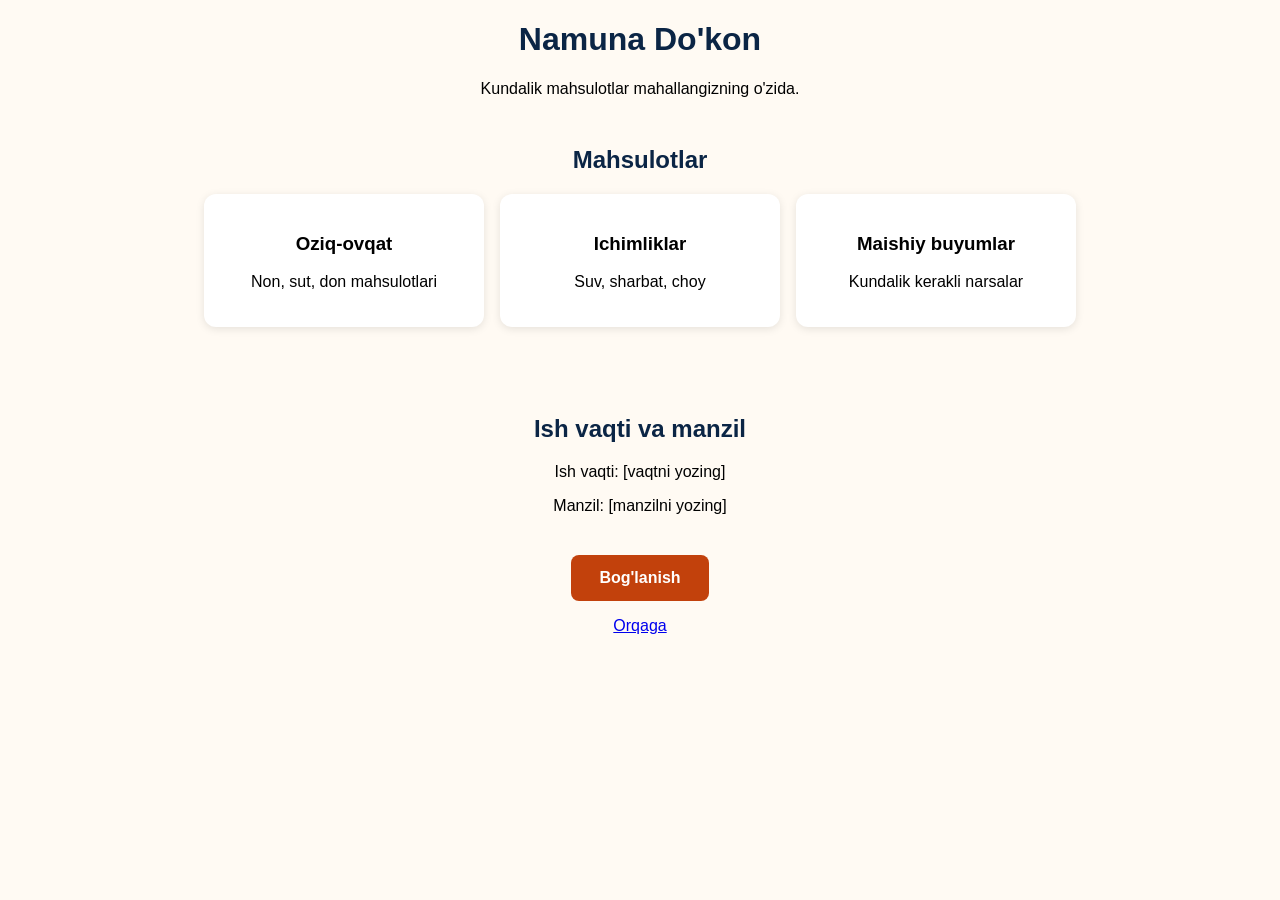
==== dokon.html @ fe0f0096 "Add files via upload" ====
<!DOCTYPE html>
<html lang="uz">
<head>
  <meta charset="UTF-8">
  <meta name="viewport" content="width=device-width, initial-scale=1">
  <title>Do'kon (namuna)</title>
  <link rel="stylesheet" href="styles.css">
</head>
<body>
  <h1>Namuna Do'kon</h1>
  <p>Kundalik mahsulotlar mahallangizning o'zida.</p>

  <h2>Mahsulotlar</h2>
  <div class="cards">
    <div class="card"><h3>Oziq-ovqat</h3><p>Non, sut, don mahsulotlari</p></div>
    <div class="card"><h3>Ichimliklar</h3><p>Suv, sharbat, choy</p></div>
    <div class="card"><h3>Maishiy buyumlar</h3><p>Kundalik kerakli narsalar</p></div>
  </div>

  <h2>Ish vaqti va manzil</h2>
  <p>Ish vaqti: [vaqtni yozing]</p>
  <p>Manzil: [manzilni yozing]</p>

  <a class="btn" href="https://t.me/username">Bog'lanish</a>
  <p><a href="index.html">Orqaga</a></p>
</body>
</html>
---- styles.css ----
body {
  font-family: Arial, sans-serif;
  background: #fffaf3;
  text-align: center;
}

h1 {
  color: #0b2545;
}
.btn {
  display: inline-block;
  margin-top: 24px;
  padding: 14px 28px;
  background: #c2410c;
  color: white;
  text-decoration: none;
  border-radius: 8px;
  font-weight: bold;
}
h2 {
  color: #0b2545;
  margin-top: 48px;
}

.cards {
  display: flex;
  flex-wrap: wrap;
  gap: 16px;
  justify-content: center;
  padding: 0 20px 40px;
}

.card {
  background: white;
  border-radius: 12px;
  padding: 20px;
  width: 240px;
  box-shadow: 0 2px 8px rgba(0, 0, 0, 0.1);
}
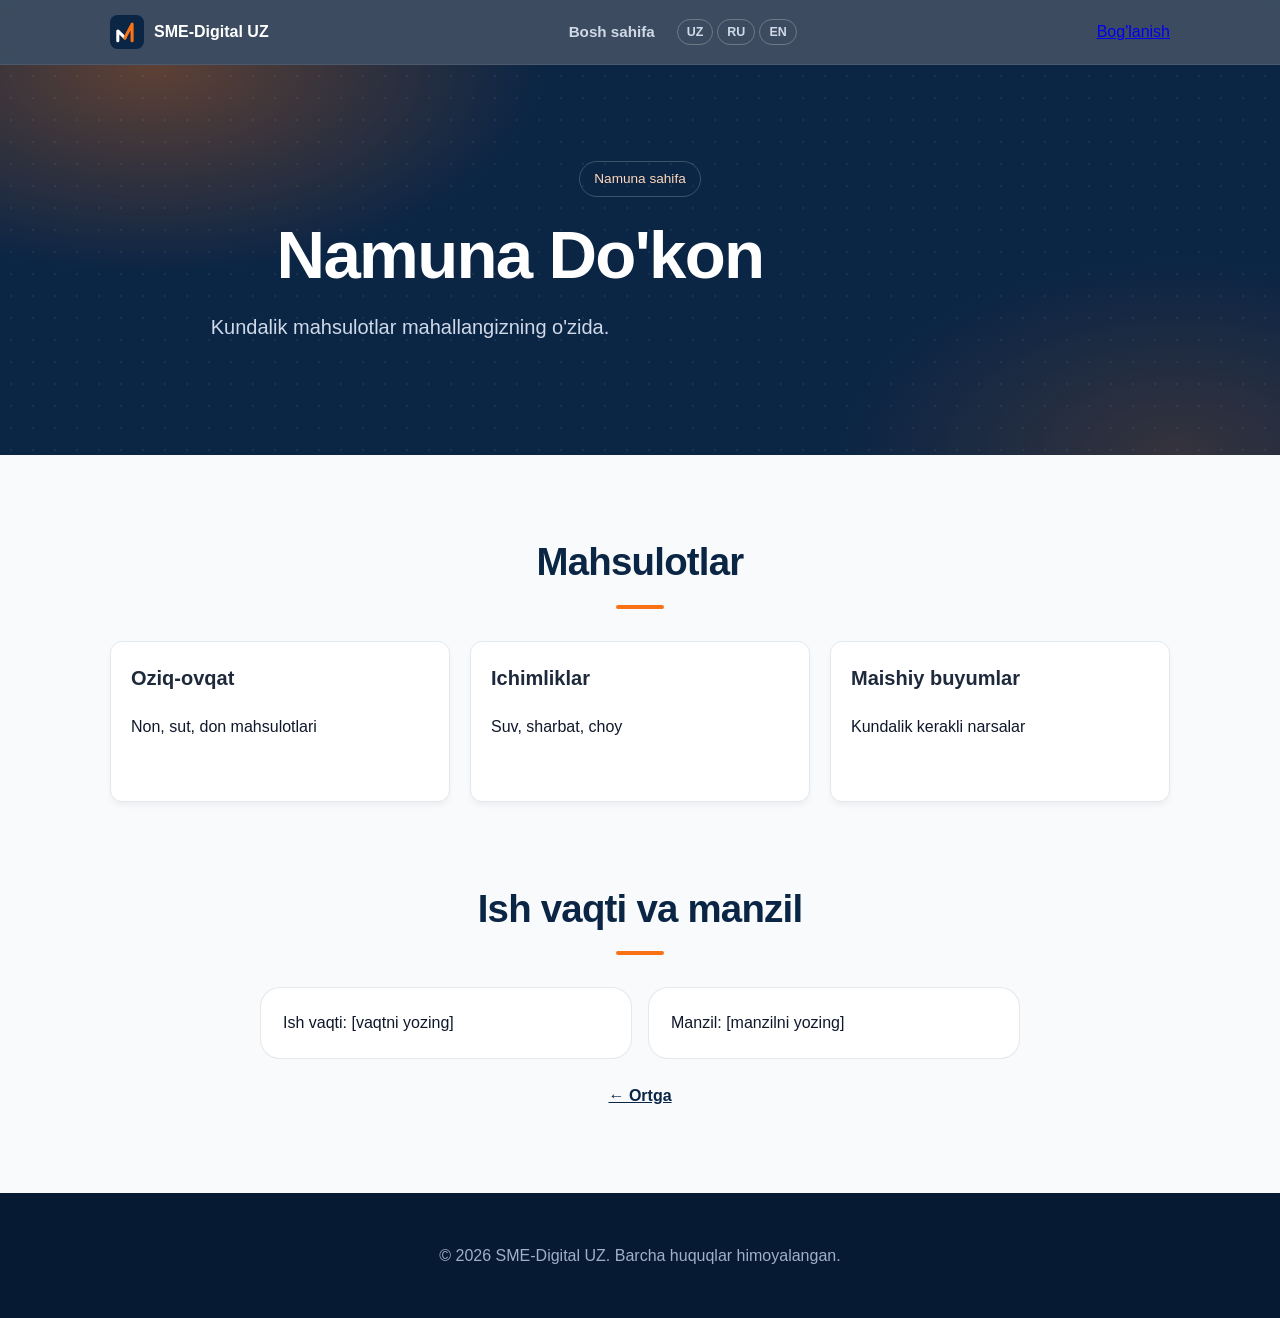
==== commit 124c871f: "Add files via upload" ====
--- a/dokon.html
+++ b/dokon.html
@@ -3,25 +3,62 @@
 <head>
   <meta charset="UTF-8">
   <meta name="viewport" content="width=device-width, initial-scale=1">
-  <title>Do'kon (namuna)</title>
+  <meta name="theme-color" content="#0b2545">
+  <title>Do'kon</title>
+  <meta name="description" content="Do'kon uchun namuna sahifa. SME-Digital UZ shablonlaridan biri.">
+  <link rel="icon" type="image/svg+xml" href="logo-icon.svg">
   <link rel="stylesheet" href="styles.css">
 </head>
 <body>
-  <h1>Namuna Do'kon</h1>
-  <p>Kundalik mahsulotlar mahallangizning o'zida.</p>
+  <nav class="nav">
+    <div class="wrap">
+      <a class="brand" href="index.html"><img src="logo-icon.svg" alt="" width="34" height="34"><span>SME-Digital UZ</span></a>
+      <div class="menu">
+        <a id="navHome" href="index.html">Bosh sahifa</a>
+       <div class="lang" role="group" aria-label="Til">
+  <button type="button" data-lang="uz" onclick="setLanguage('uz')">UZ</button>
+  <button type="button" data-lang="ru" onclick="setLanguage('ru')">RU</button>
+  <button type="button" data-lang="en" onclick="setLanguage('en')">EN</button>
+</div>
+        </div>
+        <a class="pill" id="aloqa" href="#">Bog'lanish</a>
+      </div>
+    </div>
+  </nav>
 
-  <h2>Mahsulotlar</h2>
-  <div class="cards">
-    <div class="card"><h3>Oziq-ovqat</h3><p>Non, sut, don mahsulotlari</p></div>
-    <div class="card"><h3>Ichimliklar</h3><p>Suv, sharbat, choy</p></div>
-    <div class="card"><h3>Maishiy buyumlar</h3><p>Kundalik kerakli narsalar</p></div>
-  </div>
+  <header class="hero">
+    <div class="wrap">
+      <span class="tag" id="tag"></span>
+      <h1 id="nom"></h1>
+      <p id="tavsif"></p>
+    </div>
+  </header>
 
-  <h2>Ish vaqti va manzil</h2>
-  <p>Ish vaqti: [vaqtni yozing]</p>
-  <p>Manzil: [manzilni yozing]</p>
+  <main>
+    <section>
+      <div class="wrap">
+        <div class="head"><h2 id="bolim"></h2></div>
+        <div class="grid" id="mahsulotlar"></div>
+      </div>
+    </section>
 
-  <a class="btn" href="https://t.me/username">Bog'lanish</a>
-  <p><a href="index.html">Orqaga</a></p>
+    <section>
+      <div class="wrap">
+        <div class="head"><h2 id="ishH"></h2></div>
+        <div class="info">
+          <div><p id="ishVaqti"></p></div>
+          <div><p id="manzil"></p></div>
+        </div>
+        <p><a class="back" id="back" href="index.html"></a></p>
+      </div>
+    </section>
+  </main>
+
+  <footer>
+    <p id="footer"></p>
+  </footer>
+
+  <script src="data.js"></script>
+  <script src="dokon.js"></script>
 </body>
 </html>
--- a/styles.css
+++ b/styles.css
@@ -1,39 +1,207 @@
+:root{--navy:#0b2545;--ink:#071a33;--orange:#f97316;--cream:#fffaf3;--text:#1f2937;--muted:#5b6574;--line:rgba(11,37,69,.1)}
+*{box-sizing:border-box}
+html{scroll-behavior:smooth;scroll-padding-top:80px}
+body{margin:0;font-family:"Segoe UI",system-ui,-apple-system,Roboto,Arial,sans-serif;background:var(--cream);color:var(--text);line-height:1.6;text-align:center}
+img{max-width:100%}
+.wrap{max-width:1100px;margin:0 auto;padding:0 20px}
+
+/* Navigatsiya */
+.nav{position:sticky;top:0;z-index:20;background:rgba(7,26,51,.78);-webkit-backdrop-filter:blur(12px);backdrop-filter:blur(12px);border-bottom:1px solid rgba(255,255,255,.08)}
+.nav .wrap{display:flex;align-items:center;justify-content:space-between;height:64px}
+.brand{display:flex;align-items:center;gap:10px;color:#fff;font-weight:700;text-decoration:none}
+.brand img{width:34px;height:34px}
+.menu{display:flex;align-items:center;gap:22px}
+.menu a{color:#cfd9e8;text-decoration:none;font-weight:600;font-size:.95rem}
+.menu a:hover{color:#fff}
+.menu .pill{background:var(--orange);color:var(--navy);padding:9px 18px;border-radius:999px}
+.menu .pill:hover{color:var(--navy);filter:brightness(1.08)}
+
+/* Bosh blok */
+.hero{color:#fff;padding:96px 0 112px;background:radial-gradient(600px 320px at 12% 0%,rgba(249,115,22,.35),transparent 65%),radial-gradient(520px 300px at 92% 100%,rgba(249,115,22,.18),transparent 65%),var(--navy)}
+.tag{display:inline-block;padding:6px 14px;border:1px solid rgba(255,255,255,.2);border-radius:999px;font-size:.85rem;color:#ffd7b8;margin-bottom:22px}
+.hero h1{margin:0 auto;max-width:820px;font-size:clamp(2.3rem,7vw,4.2rem);line-height:1.08;letter-spacing:-.025em;color:#fff}
+.hero h1 span{color:var(--orange)}
+.hero p{max-width:600px;margin:20px auto 0;font-size:clamp(1.05rem,2.4vw,1.25rem);color:#cfd9e8}
+.cta{display:flex;flex-wrap:wrap;gap:14px;justify-content:center;margin-top:34px}
+.btn{display:inline-block;padding:15px 32px;border-radius:999px;font-weight:700;text-decoration:none;transition:transform .2s,box-shadow .2s,background .2s}
+.btn-primary{background:var(--orange);color:var(--navy);box-shadow:0 10px 28px rgba(249,115,22,.35)}
+.btn-primary:hover{transform:translateY(-2px);box-shadow:0 14px 34px rgba(249,115,22,.45)}
+.btn-ghost{color:#fff;border:1px solid rgba(255,255,255,.3)}
+.btn-ghost:hover{background:rgba(255,255,255,.08)}
+
+/* Afzalliklar */
+.feats{display:grid;grid-template-columns:1fr;gap:16px;margin-top:-52px;position:relative}
+.feat{background:#fff;border:1px solid var(--line);border-radius:20px;padding:22px;text-align:left;box-shadow:0 10px 30px rgba(11,37,69,.08)}
+.feat b{display:block;color:var(--navy);font-size:1.05rem}
+.feat span{color:var(--muted)}
+
+/* Bo'limlar */
+section{padding:76px 0 0}
+.head{margin-bottom:32px}
+.head h2{margin:0;font-size:clamp(1.7rem,4vw,2.4rem);color:var(--navy);letter-spacing:-.02em}
+.head p{margin:8px 0 0;color:var(--muted)}
+
+/* Shablonlar (bento) */
+.bento,.grid{display:grid;gap:16px;grid-template-columns:1fr}
+.tile,.card{background:#fff;border:1px solid var(--line);border-radius:24px;padding:26px;display:flex;flex-direction:column;align-items:flex-start;text-align:left;transition:transform .25s,box-shadow .25s}
+.tile:hover,.card:hover{transform:translateY(-5px);box-shadow:0 18px 40px rgba(11,37,69,.12)}
+.ic{font-size:1.9rem}
+.tile h3,.card h3{margin:10px 0 6px;color:var(--navy)}
+.tile p,.card p{margin:0;color:var(--muted)}
+.tile.big{justify-content:flex-end;min-height:260px;background:linear-gradient(160deg,rgba(249,115,22,.28),transparent 55%),var(--navy);border-color:transparent}
+.tile.big h3{color:#fff;font-size:1.6rem}
+.tile.big p{color:#cfd9e8}
+.badge{margin-top:16px;padding:4px 12px;border-radius:999px;background:#eef2f7;color:var(--muted);font-size:.82rem;font-weight:700}
+.tile .btn{margin-top:20px;padding:11px 24px}
+
+/* Qadamlar */
+.steps{display:grid;gap:16px;grid-template-columns:1fr}
+.step{background:#fff;border:1px solid var(--line);border-radius:20px;padding:24px;text-align:left}
+.num{display:inline-grid;place-items:center;width:40px;height:40px;border-radius:50%;background:var(--orange);color:var(--navy);font-weight:800;margin-bottom:10px}
+.step p{margin:0;color:var(--muted)}
+
+/* Savollar */
+.faq{max-width:760px;margin:0 auto}
+details{background:#fff;border:1px solid var(--line);border-radius:16px;padding:16px 20px;margin-bottom:12px;text-align:left}
+summary{cursor:pointer;font-weight:700;color:var(--navy)}
+details p{margin:10px 0 0;color:var(--muted)}
+
+/* Pastki qism va suzuvchi tugma */
+footer{margin-top:84px;background:var(--ink);color:#9fb0c7;padding:34px 20px}
+footer a{color:#fff}
+.float{position:fixed;right:18px;bottom:18px;z-index:30;background:var(--orange);color:var(--navy);font-weight:800;text-decoration:none;padding:13px 20px;border-radius:999px;box-shadow:0 10px 28px rgba(0,0,0,.25)}
+.back{display:inline-block;margin-top:8px;color:var(--navy);font-weight:700}
+
+/* Do'kon sahifasi */
+.info{display:grid;gap:16px;grid-template-columns:1fr;max-width:760px;margin:0 auto}
+.info div{background:#fff;border:1px solid var(--line);border-radius:20px;padding:22px;text-align:left}
+.info p{margin:0}
+
+/* Animatsiya (JS bo'lmasa, hamma narsa ko'rinib turadi) */
+.js .reveal{opacity:0;transform:translateY(18px);transition:opacity .6s ease,transform .6s ease}
+.js .reveal.in{opacity:1;transform:none}
+
+a:focus-visible,summary:focus-visible{outline:3px solid #f59e0b;outline-offset:3px}
+
+@media(min-width:640px){.feats,.steps,.grid{grid-template-columns:repeat(3,1fr)}.info{grid-template-columns:1fr 1fr}}
+@media(min-width:760px){.bento{grid-template-columns:repeat(3,1fr)}.tile.big{grid-row:span 2}}
+@media(max-width:640px){.menu a:not(.pill){display:none}.hero{padding:72px 0 96px}}
+@media(prefers-reduced-motion:reduce){html{scroll-behavior:auto}*{transition:none!important}.js .reveal{opacity:1;transform:none}}
+/* ===== Do'kon sahifasi uchun qo'shimcha stillar ===== */
+.product-grid {
+  display: grid;
+  grid-template-columns: repeat(auto-fill, minmax(180px, 1fr));
+  gap: 20px;
+  margin: 30px 0 50px;
+}
+
+.product-card {
+  background: #fff;
+  border-radius: 16px;
+  padding: 16px;
+  border: 1px solid var(--line);
+  text-align: left;
+  transition: transform 0.2s, box-shadow 0.2s;
+}
+
+.product-card:hover {
+  transform: translateY(-4px);
+  box-shadow: 0 12px 24px rgba(0,0,0,0.08);
+}
+
+.product-img {
+  height: 140px;
+  background: #f1f5f9;
+  border-radius: 12px;
+  margin-bottom: 12px;
+  display: flex;
+  align-items: center;
+  justify-content: center;
+  font-size: 32px;
+}
+
+.product-card h4 {
+  margin: 0 0 6px;
+  font-size: 1.05rem;
+  color: var(--navy);
+}
+
+.price {
+  font-weight: 700;
+  color: var(--orange);
+  margin: 0;
+}
+/* 9+ jilolari */
+.hero{background:radial-gradient(rgba(255,255,255,.06) 1px,transparent 1px) 0 0/22px 22px,radial-gradient(600px 320px at 12% 0%,rgba(249,115,22,.35),transparent 65%),radial-gradient(520px 300px at 92% 100%,rgba(249,115,22,.18),transparent 65%),var(--navy)}
+.hero h1 span{background:linear-gradient(90deg,#f97316,#fbbf24);-webkit-background-clip:text;background-clip:text;color:transparent}
+
+.hero-grid{display:grid;gap:44px;align-items:center}
+.phone{width:240px;margin:0 auto;padding:10px;border:10px solid #14355f;border-radius:38px;background:var(--cream);box-shadow:0 30px 60px rgba(0,0,0,.45);transform:rotate(3deg);text-align:left}
+.ph-top{background:var(--navy);color:#fff;border-radius:26px 26px 12px 12px;padding:28px 16px 18px;margin-bottom:10px}
+.ph-top b{display:block;font-size:1.05rem}
+.ph-top span{font-size:.78rem;color:#cfd9e8}
+.ph-row{height:46px;border-radius:12px;background:#fff;margin-bottom:8px;box-shadow:0 2px 8px rgba(11,37,69,.08)}
+.ph-row.short{width:70%}
+.ph-btn{margin-top:10px;padding:10px;border-radius:999px;background:var(--orange);color:var(--navy);text-align:center;font-weight:800;font-size:.85rem}
+
+.head h2::after{content:"";display:block;width:48px;height:4px;margin:12px auto 0;border-radius:4px;background:var(--orange)}
+.tile:hover,.card:hover{border-color:rgba(249,115,22,.5)}
+
+#qanday{background:#fff;margin-top:76px;padding:76px 0;border-top:1px solid var(--line);border-bottom:1px solid var(--line)}
+#qanday .step{background:var(--cream)}
+
+@media(min-width:900px){
+  .hero-grid{grid-template-columns:1.25fr .75fr;text-align:left}
+  .hero h1,.hero p{margin-left:0;margin-right:0}
+  .hero .cta{justify-content:flex-start}
+}
+@media(max-width:899px){.phone{display:none}}
+.lang{display:flex;gap:4px}
+.lang button{background:transparent;border:1px solid rgba(255,255,255,.25);color:#cfd9e8;padding:5px 9px;border-radius:999px;font-weight:700;font-size:.78rem;cursor:pointer;font-family:inherit}
+.lang button:hover{color:#fff}
+.lang button.on{background:#fff;color:var(--navy);border-color:#fff}
+@media(max-width:640px){.brand span{display:none}}
+/* Zamonaviy shrift va fon */
 body {
-  font-family: Arial, sans-serif;
-  background: #fffaf3;
-  text-align: center;
-}
-
-h1 {
-  color: #0b2545;
-}
-.btn {
-  display: inline-block;
+  font-family: 'Inter', -apple-system, BlinkMacSystemFont, "Segoe UI", Roboto, sans-serif;
+  background-color: #f8fafc;
+  color: #0f172a;
+  margin: 0;
+  padding: 0;
+}
+
+/* Mahsulotlar kartochkasi dizayni */
+#mahsulotlar {
+  display: grid;
+  grid-template-columns: repeat(auto-fit, minmax(280px, 1fr));
+  gap: 20px;
   margin-top: 24px;
-  padding: 14px 28px;
-  background: #c2410c;
-  color: white;
-  text-decoration: none;
-  border-radius: 8px;
-  font-weight: bold;
-}
-h2 {
-  color: #0b2545;
-  margin-top: 48px;
-}
-
-.cards {
-  display: flex;
-  flex-wrap: wrap;
-  gap: 16px;
-  justify-content: center;
-  padding: 0 20px 40px;
-}
-
-.card {
-  background: white;
+}
+
+.product-card {
+  background: #ffffff;
+  border: 1px solid #e2e8f0;
   border-radius: 12px;
   padding: 20px;
-  width: 240px;
-  box-shadow: 0 2px 8px rgba(0, 0, 0, 0.1);
+  box-shadow: 0 4px 6px -1px rgba(0, 0, 0, 0.05);
+  transition: transform 0.2s ease, box-shadow 0.2s ease;
+}
+
+.product-card:hover {
+  transform: translateY(-4px);
+  box-shadow: 0 10px 15px -3px rgba(0, 0, 0, 0.1);
+}
+
+.product-card h3 {
+  margin-top: 0;
+  color: #1e293b;
+  font-size: 1.25rem;
+}
+
+.product-card .price {
+  display: inline-block;
+  margin-top: 12px;
+  font-weight: 700;
+  color: #2563eb;
+  font-size: 1.1rem;
 }
